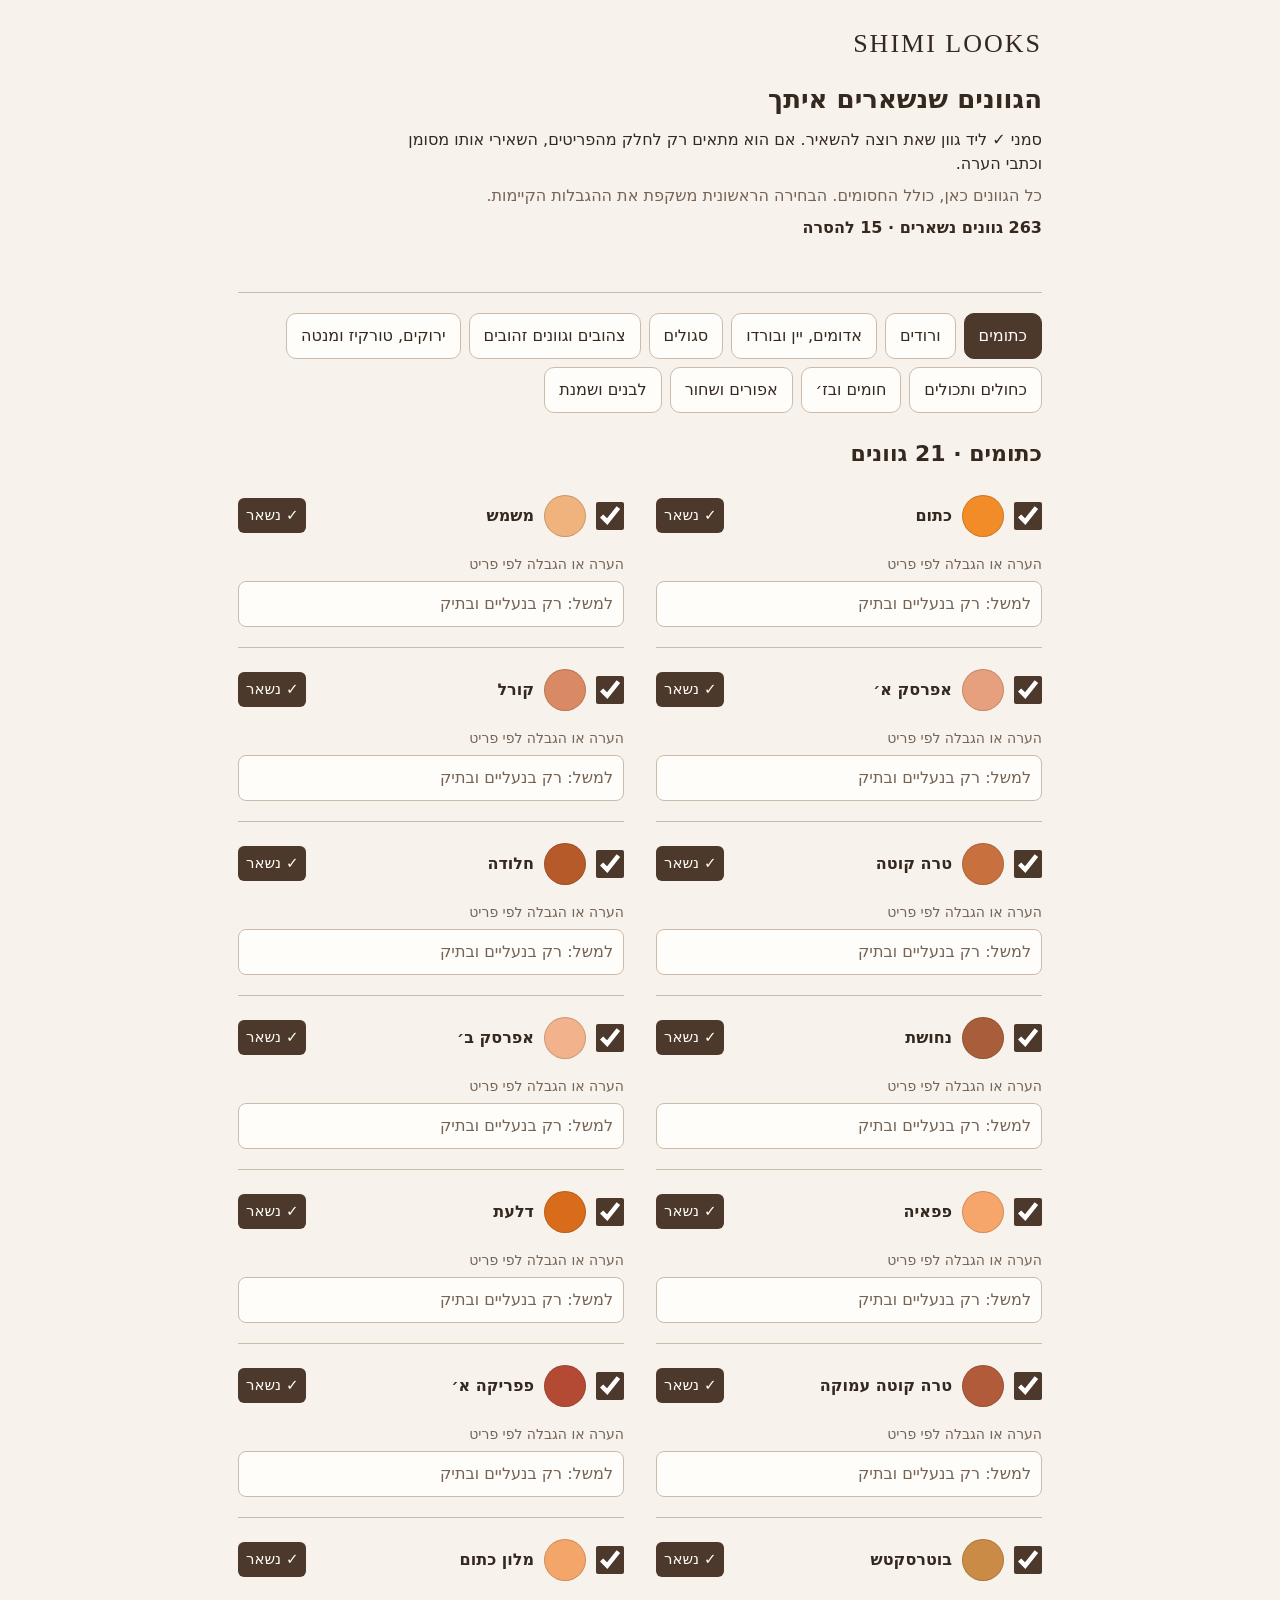
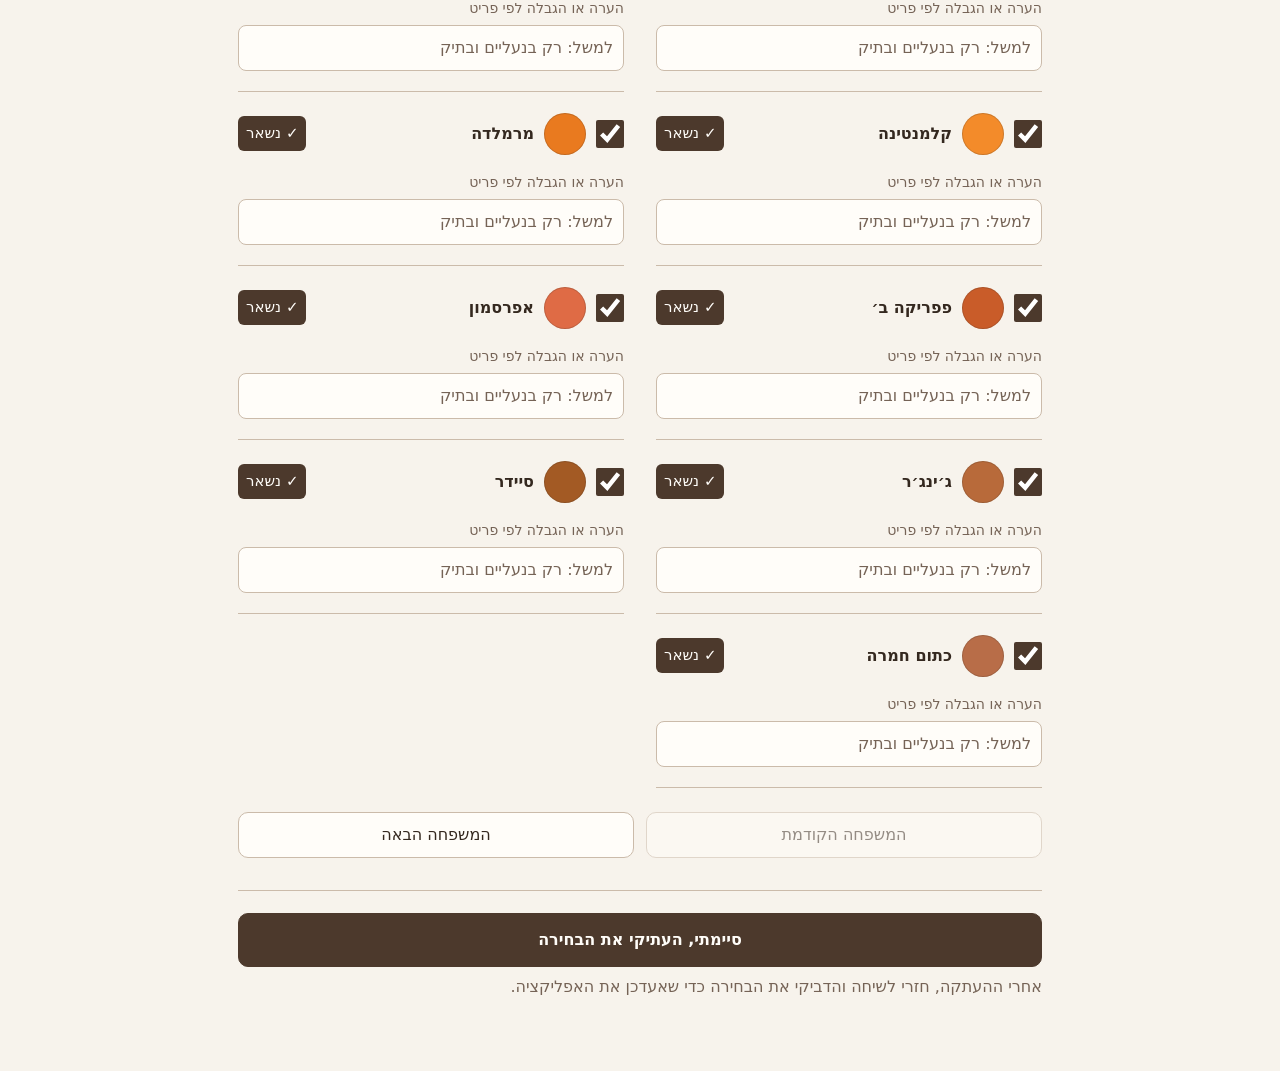
==== colors-review.html @ 73775f41 "Add mobile-friendly palette review with visible checkboxes and notes" ====
<!doctype html>
<html lang="he" dir="rtl">
<head>
  <meta charset="UTF-8">
  <meta name="viewport" content="width=device-width, initial-scale=1, viewport-fit=cover">
  <meta name="theme-color" content="#f7f3ec">
  <title>בחירת הגוונים שלי | Shimi Looks</title>
  <style>
    :root{color-scheme:light;--bg:#f7f3ec;--paper:#fffdf9;--ink:#34281f;--muted:#756356;--line:#cbbbaa;--accent:#4c392c;--soft:#e9dfd0}
    *{box-sizing:border-box}[hidden]{display:none!important}body{margin:0;background:var(--bg);color:var(--ink);font-family:system-ui,-apple-system,Arial,sans-serif;font-size:16px;line-height:1.5}
    main{max-width:840px;margin:auto;padding:24px 18px max(32px,env(safe-area-inset-bottom))}header{padding-bottom:20px;border-bottom:1px solid var(--line)}.brand{font-family:Georgia,serif;letter-spacing:2px;font-size:26px;direction:ltr;text-align:right;margin:0 0 20px}h1{font-size:26px;line-height:1.25;margin:0 0 12px}h2{font-size:22px;margin:24px 0 4px}p{max-width:65ch;margin:8px 0}.muted{color:var(--muted)}
    button,input,textarea{font:inherit}button{cursor:pointer;touch-action:manipulation;min-height:46px;border:1px solid var(--line);border-radius:10px;background:var(--paper);color:var(--ink);padding:10px 14px}button:hover{border-color:var(--accent)}button:active{transform:translateY(1px)}button:disabled{opacity:.5;cursor:default}button:focus-visible,input:focus-visible,textarea:focus-visible{outline:3px solid var(--accent);outline-offset:3px}
    .family-nav{display:flex;flex-wrap:wrap;gap:8px;margin:20px 0}.family-nav button[aria-pressed=true],.primary{background:var(--accent);color:var(--paper);border-color:var(--accent)}.count{font-variant-numeric:tabular-nums;font-weight:650}.save-status{min-height:24px;font-size:14px;color:var(--muted)}
    .shade-grid{display:grid;grid-template-columns:repeat(2,minmax(0,1fr));column-gap:32px}.shade{min-width:0;border-bottom:1px solid var(--line);padding:16px 0 20px}.shade-main{display:grid;grid-template-columns:28px 42px minmax(0,1fr) auto;align-items:center;gap:10px;min-height:52px;cursor:pointer}.shade-check{appearance:auto!important;-webkit-appearance:checkbox!important;display:block!important;opacity:1!important;width:28px;height:28px;min-width:28px;margin:0;accent-color:var(--accent);cursor:pointer}.swatch{width:42px;height:42px;border-radius:50%;box-shadow:inset 0 0 0 1px #34281f33}.shade-name{font-weight:650;overflow-wrap:anywhere}.choice-state{font-size:15px;padding:6px 8px;white-space:nowrap;border-radius:6px;color:var(--ink);background:var(--soft)}.shade[data-kept=true] .choice-state{background:var(--accent);color:var(--paper)}
    .note-label{display:block;margin:12px 0 6px;font-size:14px;color:var(--muted)}.note{display:block;width:100%;min-height:46px;padding:10px;border:1px solid var(--line);border-radius:8px;background:var(--paper);color:var(--ink);font-size:16px}.note::placeholder{color:#756356;opacity:1}.family-actions{display:flex;justify-content:space-between;gap:12px;margin-top:24px}.family-actions button{flex:1}.finish{margin-top:32px;padding-top:22px;border-top:1px solid var(--line)}.finish .primary{width:100%;font-weight:650;min-height:54px}.export-area{margin-top:16px}.export-area textarea{width:100%;min-height:180px;padding:12px;direction:rtl;color:var(--ink);background:var(--paper);border:1px solid var(--line);border-radius:8px;font-size:16px}.copy-feedback{min-height:24px;font-weight:600}.error{color:#8e242a}noscript{display:block;padding:24px}
    @media(max-width:650px){.shade-grid{grid-template-columns:1fr}main{padding:20px 14px 32px}.brand{font-size:24px}h1{font-size:24px}.family-nav button{font-size:15px;padding:9px 12px}}
    @media(prefers-reduced-motion:reduce){*,*::before,*::after{scroll-behavior:auto!important;transition:none!important}}
  </style>
</head>
<body>
<main>
  <header>
    <p class="brand">SHIMI LOOKS</p>
    <h1>הגוונים שנשארים איתך</h1>
    <p>סמני ✓ ליד גוון שאת רוצה להשאיר. אם הוא מתאים רק לחלק מהפריטים, השאירי אותו מסומן וכתבי הערה.</p>
    <p class="muted">כל הגוונים כאן, כולל החסומים. הבחירה הראשונית משקפת את ההגבלות הקיימות.</p>
    <p class="count" id="selection-count" aria-live="polite"></p>
    <div class="save-status" id="save-status" role="status"></div>
  </header>
  <nav class="family-nav" id="families" aria-label="משפחות הצבעים"></nav>
  <h2 id="family-heading"></h2>
  <div class="shade-grid" id="shades"></div>
  <div class="family-actions">
    <button type="button" id="previous-family">המשפחה הקודמת</button>
    <button type="button" id="next-family">המשפחה הבאה</button>
  </div>
  <section class="finish" aria-label="שליחת הבחירה">
    <button type="button" class="primary" id="finish">סיימתי, העתיקי את הבחירה</button>
    <p class="muted">אחרי ההעתקה, חזרי לשיחה והדביקי את הבחירה כדי שאעדכן את האפליקציה.</p>
    <p id="copy-feedback" class="copy-feedback" role="status"></p>
    <div class="export-area" id="export-area" hidden>
      <label for="selection-text">הבחירה שלך להעתקה</label>
      <textarea id="selection-text" readonly aria-label="הבחירה שלך להעתקה"></textarea>
      <button type="button" id="copy-again">העתקת הבחירה</button>
    </div>
  </section>
  <noscript>כדי לסמן גוונים, פתחי את העמוד בדפדפן עם JavaScript פעיל.</noscript>
</main>
<script type="application/json" id="palette-data">[{"id":"orange","name":"כתומים","colors":[["orange","כתום","#F28C28",true,""],["apricot","משמש","#F1B37D",true,""],["peach","אפרסק","#E6A07D",true,""],["coral","קורל","#D98963",true,""],["terracotta","טרה קוטה","#C8713F",true,""],["rust","חלודה","#B65A2A",true,""],["copper","נחושת","#A85E3A",true,""],["peach2","אפרסק","#F2B28B",true,""],["papaya","פפאיה","#F6A56B",true,""],["pumpkin","דלעת","#D96C1B",true,""],["terracotta2","טרה קוטה עמוקה","#B25B3A",true,""],["paprika","פפריקה","#B44A34",true,""],["butterscotch","בוטרסקטש","#C98B45",true,""],["cantaloupe","מלון כתום","#F4A66A",true,""],["tangerine","קלמנטינה","#F38B2A",true,""],["marmalade","מרמלדה","#E97A1F",true,""],["paprika2","פפריקה","#C95C29",true,""],["persimmon","אפרסמון","#DF6B45",true,""],["ginger","ג׳ינג׳ר","#B86A3A",true,""],["cider","סיידר","#A35A24",true,""],["clayorange","כתום חמרה","#B86D48",true,""]]},{"id":"pink","name":"ורודים","colors":[["ballet","ורוד בלרינה","#E9C8C8",true,""],["babypink","ורוד בייבי","#F7D6E6",true,"חסום בעליון"],["babyrose","ורוד רוזה","#F1C7D4",true,""],["powderpink","ורוד פודרה","#EBC9D2",true,""],["petalpink","ורוד עלי כותרת","#F2C6D2",true,""],["blushpink","ורוד סומק","#E6B7C2",true,""],["blush","סומק","#D8B4A4",true,""],["rose","ורוד ורד","#D38A9A",true,""],["rosepink","ורוד ורד","#D99CAD",true,""],["dustypink","ורוד מעושן","#C78E9C",true,""],["dustyrose","ורוד עתיק","#C98C85",true,""],["seashellpink","ורוד צדף","#F4D7D7",true,"חסום בעליון"],["cameo","קמאו","#E6B8B1",true,""],["balletslipper","נעלי בלט","#F0C6CF",true,""],["pinksand","חול ורוד","#D8B0AA",true,""],["tearose","תה ורוד","#F2B9B2",true,""],["salmon","סלמון","#D98272",true,""],["peachpink","ורוד אפרסק","#F3B9A6",true,""],["nudepink","ניוד ורוד","#D9A79A",true,""],["nudeblush","ניוד סומק","#D0A09A",true,""],["carnation","ציפורן","#F78FB3",true,""],["bubblegum","ורוד מסטיק","#F38CB7",true,""],["cottoncandy","צמר גפן","#F7A8C4",true,""],["peony","פיוני","#E87EA1",true,""],["flamingo","ורוד פלמינגו","#F06A8C",true,""],["watermelon","ורוד אבטיח","#F26878",true,""],["rosebud","ניצן ורד","#D7708C",true,""],["cerisepink","צריסה","#D84C7F",true,""],["raspberrypink","ורוד פטל","#D94B77",true,""],["mauvepink","מאוב ורוד","#A56C86",true,""],["mauve","מאוב","#A88CA2",true,""],["antiquepink","ורוד עתיק","#B97F8E",true,""],["barbie","ורוד ברבי","#EC4D9B",true,""],["rosewood","רוזווד","#8B5B64",true,""],["fuchsia","פוקסיה","#C13E8A",true,""],["magenta","מג׳נטה","#B5247D",true,""]]},{"id":"red","name":"אדומים, יין ובורדו","colors":[["tomato","עגבנייה","#D94B3D",true,"חסום בעליון ובתחתון"],["cherry","דובדבן","#B91F35",true,"חסום בעליון ובתחתון"],["lipstick","אדום ליפסטיק","#D0384D",true,"חסום בעליון ובתחתון"],["scarlet","אדום ארגמן","#D54A35",true,"חסום בעליון ובתחתון"],["wine","יין אדום","#7B1E2B",true,""],["ruby","רובי","#B51E3A",true,"חסום בעליון ובתחתון"],["vermilion","ורמיליון","#D84B2A",true,"חסום בעליון ובתחתון"],["currant","דומדמנית","#9F263E",true,"חסום בעליון ובתחתון"],["pomegranate","רימון","#A62D35",true,"חסום בעליון ובתחתון"],["merlot","מרלו","#6E2430",true,""],["oxblood","אוקסבלד","#5A1F29",true,""],["sangria","סנגריה","#7C233A",true,""],["cranberry","חמוציות","#A7273A",true,"חסום בעליון ובתחתון"],["brick","אדום לבנים","#A6463C",true,"חסום בעליון ובתחתון"],["garnet","גרנט","#7D1E2F",true,""],["garnet2","גרנט עמוק","#6A1A2F",true,""],["poppy","פרג","#E24A3B",true,"חסום בעליון ובתחתון"],["raspberryred","אדום פטל","#C12F59",true,"חסום בעליון ובתחתון"],["bordeaux","בורדו","#6B2831",true,""]]},{"id":"purple","name":"סגולים","colors":[["lavender","לבנדר","#B9A1E3",true,""],["lavgray","לבנדר מעושן","#B2ADC3",true,""],["heather","הת׳ר","#C7B2D9",true,""],["lilacmist","ערפל לילך","#D6C7EA",true,""],["lilac","לילך","#C8B5E6",true,""],["wisteria","ויסטריה","#A68AD6",true,""],["hyacinth","יקינתון","#A887D9",true,""],["orchidlight","אורכידאה בהירה","#C98BE8",true,""],["orchid","אורכידאה","#B56DA5",true,""],["amethyst","אמטיסט","#8A5FBF",true,""],["violet","סגול","#6E4B9A",true,""],["violet2","ויולט","#8B63D6",true,""],["iris","איריס","#8F73C9",true,""],["pansy","אמנון ותמר","#7156B5",true,""],["plum","שזיף","#6B355F",true,""],["royalplum","שזיף מלכותי","#5C356F",true,""],["mulberry","תות עץ","#7E4A7F",true,""],["boysenberry","בויסנברי","#6B3A60",true,""],["aubergine","אוברג׳ין","#4B2849",true,""],["eggplant","סגול חציל כהה","#442B45",true,""],["fig","תאנה","#5D2E4F",true,""],["mauvedust","אבק מאוב","#9E86A8",true,""],["thistle","דרדר","#B79DC8",true,""],["blackcurrant","קסיס","#3D2344",true,""],["plumdeep","שזיף עמוק","#5F3D63",true,""]]},{"id":"yellow","name":"צהובים וגוונים זהובים","colors":[["butter","חמאה","#F4E6A2",false,""],["vanilla","וניל","#F3E5C8",false,""],["banana","בננה","#F0DA63",false,""],["primrose","פרימרוז","#F5E58A",false,""],["lemon","לימון","#F6E35B",false,""],["daffodil","נרקיס צהוב","#F3D64B",false,""],["straw","קש","#D5B85A",true,""],["mustard","חרדל","#B58B18",true,""],["ochre","אוכרה","#C78E1A",true,""],["marigold","מריגולד","#EFB648",false,""],["sunflower","חמנייה","#EABF2E",false,""],["gold","זהב","#C9A227",false,""],["amber","ענבר","#D99A1E",false,""],["saffron","זעפרן","#D8891C",false,""],["honey","דבש","#C78A22",true,""],["buttermilk","חלב חמאה","#F5E7B8",false,""]]},{"id":"green","name":"ירוקים, טורקיז ומנטה","colors":[["pistachio","פיסטוק","#B7D38B",true,""],["celery","ירוק סלרי","#C1D56B",true,""],["lime","ליים","#A3C83C",true,""],["chartreuse","שרטרז","#B9D63B",true,""],["pear","ירוק אגס","#99B84A",true,""],["pearleaf","עלה אגס","#95B45B",true,""],["apple","ירוק תפוח","#7FB34D",true,""],["applegreen","ירוק תפוח","#7FBF3F",true,""],["grass","ירוק דשא","#5FAF3A",true,""],["meadow","ירוק אחו","#63A24D",true,""],["clover","תלתן","#4B8A44",true,""],["kelly","ירוק קלי","#2F9B52",true,""],["shamrock","שמרוק","#33A65C",true,""],["fernlight","שרך בהיר","#7BA06A",true,""],["fern","ירוק שרך","#5A7F45",true,""],["leaf","ירוק עלים","#4B8C3B",true,""],["sage","מרווה","#9AA68E",true,""],["eucalyptus","אקליפטוס","#819A87",true,""],["matcha","מאצ׳ה","#9EB56D",true,""],["avocado","ירוק אבוקדו","#6C8C42",true,""],["artichoke","ירוק ארטישוק","#728E57",true,""],["cactus","ירוק קקטוס","#5D7B4B",true,""],["laurel","דפנה","#768A63",true,""],["olivebright","זית בהיר","#8A944A",true,""],["olive","זית","#7F7A4D",true,""],["oliveleaf","עלה זית","#8E9851",true,""],["army","ירוק צבאי","#6D734F",true,""],["moss","טחב","#6B7354",true,""],["ivy","ירוק קיסוס","#416B45",true,""],["loden","לודן","#586246",true,""],["jade","ג׳ייד","#3A8F6E",true,""],["jungle","ירוק ג׳ונגל","#3E6A43",true,""],["hunter","ירוק צייד","#355C3E",true,""],["forest","ירוק יער","#2F5B3F",true,""],["bottle","ירוק בקבוק","#214A36",true,""],["pine","ירוק אורן","#244937",true,""],["spruce","ירוק אשוח","#2F5C45",true,""],["crocodile","ירוק תנין","#4E5A3C",true,""],["emerald","ירוק אמרלד","#227A5A",true,""],["parsley","ירוק פטרוזיליה","#4F7D38",true,""],["basil","ירוק בזיליקום","#436A34",true,""],["teal","טורקיז עמוק","#287F7A",false,""],["turquoise","טורקיז","#2B9C99",false,""],["mint","מנטה מעושנת","#94BDA6",false,""]]},{"id":"blue","name":"כחולים ותכולים","colors":[["powderblue","כחול פודרה","#C6D6E7",true,""],["iceblue","תכלת קרח","#DDEBF5",true,"חסום בעליון"],["arctic","כחול ארקטי","#D9ECF7",true,"חסום בעליון"],["robin","כחול רובין","#B8E0F2",true,""],["babyblue","תכלת בייבי","#BEDDF7",true,""],["sky","תכלת שמיים","#86AFCB",true,""],["skyblue","תכלת שמיים","#A9D0F5",true,""],["airyblue","כחול אוויר","#C3DDF0",true,""],["cloudblue","תכלת ענן","#C8D8E8",true,""],["horizon","כחול אופק","#9DC7E8",true,""],["cornflower","כחול קורנפלור","#7FA7E0",true,""],["periwinkle","פריוינקל","#8E93D2",true,""],["capri","כחול קפרי","#5FA9DD",true,""],["cerulean","כחול סרוליאן","#3D8CCB",true,""],["cerulean2","כחול סרוליאן עמוק","#2D84C6",true,""],["azure","אזור","#4A90E2",true,""],["frenchblue","כחול צרפתי","#4679BD",true,""],["denimlight","ג׳ינס בהיר","#7EA8C2",true,""],["denim","ג׳ינס","#496F9B",true,""],["denimmid","ג׳ינס בינוני","#5D86A6",true,""],["harbor","כחול נמל","#5D7EA3",true,""],["steelblue","כחול פלדה","#5B7C99",true,""],["cadet","כחול קדט","#6E8FA8",true,""],["slateblue","כחול צפחה","#5E6F8E",true,""],["royal","כחול רויאל","#2F5DA8",true,""],["royalblue","כחול רויאל","#3559C7",true,""],["cobalt","קובלט","#29548A",true,""],["cobalt2","קובלט בהיר","#2450C8",true,""],["ultramarine","אולטרה מרין","#263B8E",true,""],["ultramarine2","אולטרה מרין עמוק","#3F51B5",true,""],["lapis","לפיס","#315D9B",true,""],["sapphire","ספיר","#174C8E",true,""],["sapphire2","ספיר כחול","#18508A",true,""],["indigo","אינדיגו","#3A3C73",true,""],["indigo2","אינדיגו עמוק","#2E4474",true,""],["marine","כחול מרין","#2C6C9E",true,""],["atlantic","אטלנטי","#214C74",true,""],["ink","כחול דיו","#25354E",true,""],["midnight","כחול חצות","#1E2A44",true,""],["nightblue","כחול לילה","#18253A",true,""],["stormblue","כחול סערה","#4E627A",true,""],["prussian","כחול פרוסי","#20344F",true,""],["mazarine","מזארין","#273C8A",true,""],["navy","נייבי","#1F4065",true,""],["denimdark","ג׳ינס כהה","#355C7D",true,""]]},{"id":"brown","name":"חומים ובז׳","colors":[["beige","בז׳","#CDBB9E",true,""],["khaki","חאקי בהיר","#B8A579",true,""],["camel","קאמל","#C79A6B",true,""],["tan","טאן","#B8895E",true,""],["caramel","קרמל","#B7773E",true,""],["cognac","קוניאק","#A6653D",true,""],["tobacco","טבק","#8B5A32",true,""],["chestnut","ערמוני","#7A4A2D",true,""],["cocoa","קקאו","#6A442D",true,""],["chocolate","שוקולד","#5A3322",true,""],["espresso","אספרסו","#4F2E20",true,""],["bark","קליפת עץ","#705241",true,""],["biscuit","ביסקוויט","#D7BE9C",true,""],["almond","שקד","#D2B48C",true,""],["latte","לאטה","#B8926A",true,""],["toffee","טופי","#A66A3F",true,""],["mocha","מוקה","#7B5A46",true,""],["hazelnut","אגוז לוז","#8C6239",true,""],["walnut","אגוז","#6B4A34",true,""],["umber","אומבר","#5B3A29",true,""],["dune","דיונה","#C9B299",true,""],["flax","פשתן טבעי","#D4C1A3",true,""],["sesame","שומשום","#C8B08E",true,""],["fawn","איילה","#B89B7A",true,""],["truffle","כמהין","#735A4D",true,""],["coffee","קפה","#6B4B3E",true,""],["sepia","ספיה","#7A5746",true,""],["clay","חמרה","#AA7B5A",true,""],["driftwood","עץ סחף","#8D7769",true,""],["sable","סייבל","#5A463D",true,""],["espresso2","אספרסו עמוק","#3F2B22",true,""]]},{"id":"gray","name":"אפורים ושחור","colors":[["fog","אפור ערפל","#D6D6D2",true,""],["silver","אפור כסף","#BFC1C3",true,""],["dove","אפור יונה","#AAA9A5",true,""],["stone","אפור אבן","#9A9A92",true,""],["pewter","אפור פיוטר","#7C8081",true,""],["graphite","גרפיט","#56575A",true,""],["charcoal","פחם","#3B3A3D",true,""],["black","שחור","#101216",true,""],["ash","אפר","#8E9093",true,""],["smoke","עשן","#76777B",true,""],["cement","מלט","#9A9B96",true,""],["pebble","חלוק","#B1A79C",true,""],["putty","מרק","#A99284",true,""],["mushroom","מושרוּם","#998675",true,""],["slate","צפחה כהה","#5D6670",true,""],["pepper","פלפל","#5C5A59",true,""],["raven","עורב","#2F3135",true,""],["licorice","ליקריץ","#1F2024",true,""],["taupe","טאופ","#9B8A7B",true,""],["greige","גרייז׳","#B7ADA0",true,""]]},{"id":"white","name":"לבנים ושמנת","colors":[["opticwhite","לבן נקי","#FFFFFF",true,"חסום בעליון"],["white","לבן רך","#F7F4EF",true,"חסום בעליון"],["milk","לבן חלב","#FAF7F0",true,"חסום בעליון"],["snow","שלג","#FCFCFA",true,"חסום בעליון"],["porcelain","פורצלן","#F8F5EF",true,"חסום בעליון"],["shell","צדף","#F5EEE8",true,"חסום בעליון"],["lace","תחרה","#FAF5EF",true,"חסום בעליון"],["frost","כפור","#F4F7F8",true,"חסום בעליון"],["moon","ירח","#EEE9E1",true,"חסום בעליון"],["pearl","פנינה","#ECE8DF",true,"חסום בעליון"],["ivory","שנהב","#EADBC7",true,""],["cream","קרם","#F2E4C8",true,"חסום בעליון"],["champagne","שמפניה","#E8D6B5",true,""],["linen","לבן פשתן","#F1E5D6",true,"חסום בעליון"],["oat","שיבולת","#DCCAAE",true,""],["sand","חול","#D9C2A2",true,""],["alabaster","אלבסטר","#F8F3EA",true,"חסום בעליון"],["bone","בון","#E8DFCF",true,"חסום בעליון"],["ecru","אקרו","#E8DCCB",true,""],["parchment","קלף","#EDE2D0",true,"חסום בעליון"],["gesso","גסו","#F7F1E7",true,"חסום בעליון"]]}]</script>
<script>
(() => {
  'use strict';
  const groups=JSON.parse(document.getElementById('palette-data').textContent);
  const colors=groups.flatMap(g=>g.colors), byId=new Map(colors.map(c=>[c[0],c]));
  const KEY='shimi-looks-palette-review-v1';
  let keep=new Set(colors.filter(c=>c[3]).map(c=>c[0]));
  let notes=Object.fromEntries(colors.filter(c=>c[4]).map(c=>[c[0],c[4]]));
  let active=groups[0].id;
  const count=document.getElementById('selection-count'),saveStatus=document.getElementById('save-status');
  const shadeList=document.getElementById('shades'),nav=document.getElementById('families');
  const heading=document.getElementById('family-heading'),previous=document.getElementById('previous-family'),next=document.getElementById('next-family');
  const exportArea=document.getElementById('export-area'),exportText=document.getElementById('selection-text'),copyFeedback=document.getElementById('copy-feedback');
  const names=new Map(),seen=new Map(),displayNames=new Map();
  colors.forEach(c=>names.set(c[1],(names.get(c[1])||0)+1));
  colors.forEach(c=>{const n=(seen.get(c[1])||0)+1;seen.set(c[1],n);displayNames.set(c[0],names.get(c[1])>1?`${c[1]} ${n===1?'א׳':'ב׳'}`:c[1]);});
  try{
    const saved=JSON.parse(localStorage.getItem(KEY)||'null');
    if(saved?.version===1&&Array.isArray(saved.keepIds)&&saved.keepIds.every(id=>byId.has(id))){
      keep=new Set(saved.keepIds);
      notes=Object.fromEntries(Object.entries(saved.notes||{}).filter(([id,note])=>byId.has(id)&&typeof note==='string'));
      if(groups.some(g=>g.id===saved.active))active=saved.active;
      saveStatus.textContent='הבחירות השמורות שלך נטענו.';
    }
  }catch{saveStatus.textContent='השמירה בדפדפן אינה זמינה. בסיום העתיקי את הבחירה.';}
  function updateCount(){count.textContent=`${keep.size} גוונים נשארים · ${colors.length-keep.size} להסרה`;}
  function persist(){
    try{localStorage.setItem(KEY,JSON.stringify({version:1,baseVersion:'3.1.3',keepIds:[...keep],notes,active}));saveStatus.textContent='הבחירה נשמרה בדפדפן הזה.';saveStatus.classList.remove('error');}
    catch{saveStatus.textContent='לא ניתן לשמור בדפדפן. העתיקי את הבחירה לפני סגירת העמוד.';saveStatus.classList.add('error');}
  }
  function payloadText(){
    return 'זו בחירת הגוונים המלאה שלי ל-Shimi Looks. עדכן את האפליקציה ופרסם ב-GitHub. השאר רק את keepIds והסר את removeIds מכל הפריטים. ההערות הן הגבלות לפי פריט; היעדר הערה פירושו שאין הגבלה. הבחירה מחליפה חסימות קודמות. שמור את הדירוגים ואת כללי ההרמוניה. אם הערה אינה ברורה, שאל עליה לפני השינוי התלוי בה.\n\n'+JSON.stringify({kind:'shimi-palette-selection',version:1,baseVersion:'3.1.3',total:colors.length,keepIds:colors.filter(c=>keep.has(c[0])).map(c=>c[0]),removeIds:colors.filter(c=>!keep.has(c[0])).map(c=>c[0]),notes:Object.fromEntries(Object.entries(notes).filter(([id,value])=>keep.has(id)&&value.trim()))});
  }
  function edited(){updateCount();persist();exportArea.hidden=true;copyFeedback.textContent='';}
  function render(){
    const group=groups.find(g=>g.id===active),index=groups.indexOf(group);
    heading.textContent=`${group.name} · ${group.colors.length} גוונים`;
    nav.querySelectorAll('button').forEach(button=>button.setAttribute('aria-pressed',String(button.dataset.family===active)));
    shadeList.replaceChildren();
    for(const [id,name,hex] of group.colors){
      const display=displayNames.get(id),row=document.createElement('div');row.className='shade';row.dataset.kept=String(keep.has(id));
      const label=document.createElement('label');label.className='shade-main';label.htmlFor=`keep-${id}`;
      const check=document.createElement('input');check.className='shade-check';check.type='checkbox';check.id=`keep-${id}`;check.checked=keep.has(id);check.setAttribute('aria-label',`להשאיר ${display}`);
      const swatch=document.createElement('span');swatch.className='swatch';swatch.style.backgroundColor=hex;swatch.setAttribute('aria-hidden','true');
      const title=document.createElement('span');title.className='shade-name';title.textContent=display;
      const state=document.createElement('span');state.className='choice-state';state.textContent=keep.has(id)?'✓ נשאר':'להסרה';
      label.append(check,swatch,title,state);row.append(label);
      const noteLabel=document.createElement('label');noteLabel.className='note-label';noteLabel.htmlFor=`note-${id}`;noteLabel.textContent='הערה או הגבלה לפי פריט';
      const note=document.createElement('input');note.className='note';note.type='text';note.id=`note-${id}`;note.maxLength=300;note.value=notes[id]||'';note.placeholder='למשל: רק בנעליים ובתיק';note.setAttribute('aria-label',`הערה עבור ${display}`);
      row.append(noteLabel,note);shadeList.append(row);
      check.addEventListener('change',()=>{check.checked?keep.add(id):keep.delete(id);row.dataset.kept=String(check.checked);state.textContent=check.checked?'✓ נשאר':'להסרה';edited();});
      note.addEventListener('input',()=>{note.value.trim()?notes[id]=note.value:delete notes[id];edited();});
    }
    previous.disabled=index===0;next.disabled=index===groups.length-1;updateCount();
  }
  function chooseFamily(id,scroll=false){active=id;render();persist();if(scroll)heading.scrollIntoView({block:'start'});}
  for(const group of groups){const button=document.createElement('button');button.type='button';button.dataset.family=group.id;button.textContent=group.name;button.addEventListener('click',()=>chooseFamily(group.id));nav.append(button);}
  previous.addEventListener('click',()=>{const index=groups.findIndex(g=>g.id===active);if(index>0)chooseFamily(groups[index-1].id,true);});
  next.addEventListener('click',()=>{const index=groups.findIndex(g=>g.id===active);if(index<groups.length-1)chooseFamily(groups[index+1].id,true);});
  async function copySelection(){
    if(!keep.size){copyFeedback.textContent='סמני לפחות גוון אחד להשארה.';return;}
    exportText.value=payloadText();exportArea.hidden=false;persist();
    try{await navigator.clipboard.writeText(exportText.value);copyFeedback.textContent='הבחירה הועתקה. חזרי לשיחה והדביקי אותה בהודעה.';}
    catch{exportText.focus();exportText.select();copyFeedback.textContent='לחצי לחיצה ארוכה בתיבה, בחרי ״העתקה״ והדביקי בשיחה.';}
  }
  document.getElementById('finish').addEventListener('click',copySelection);
  document.getElementById('copy-again').addEventListener('click',copySelection);
  render();
})();
</script>
</body>
</html>
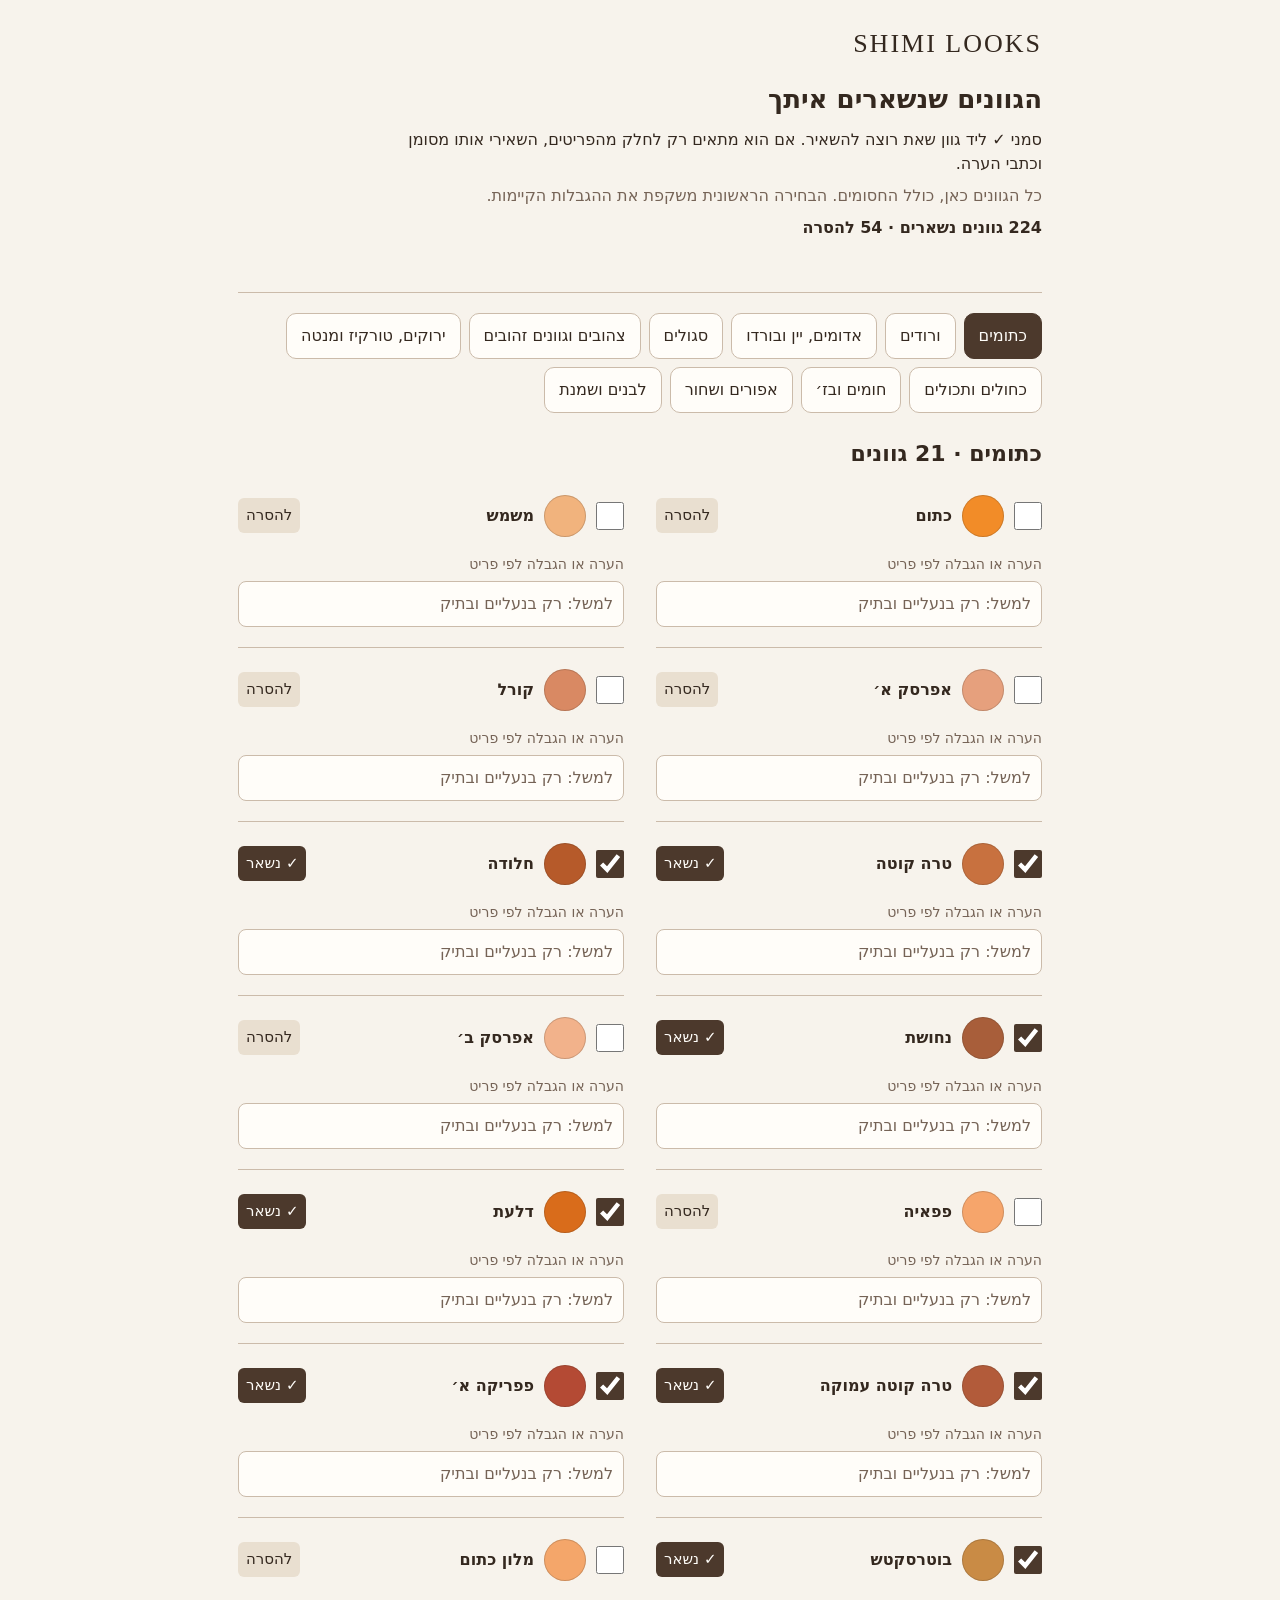
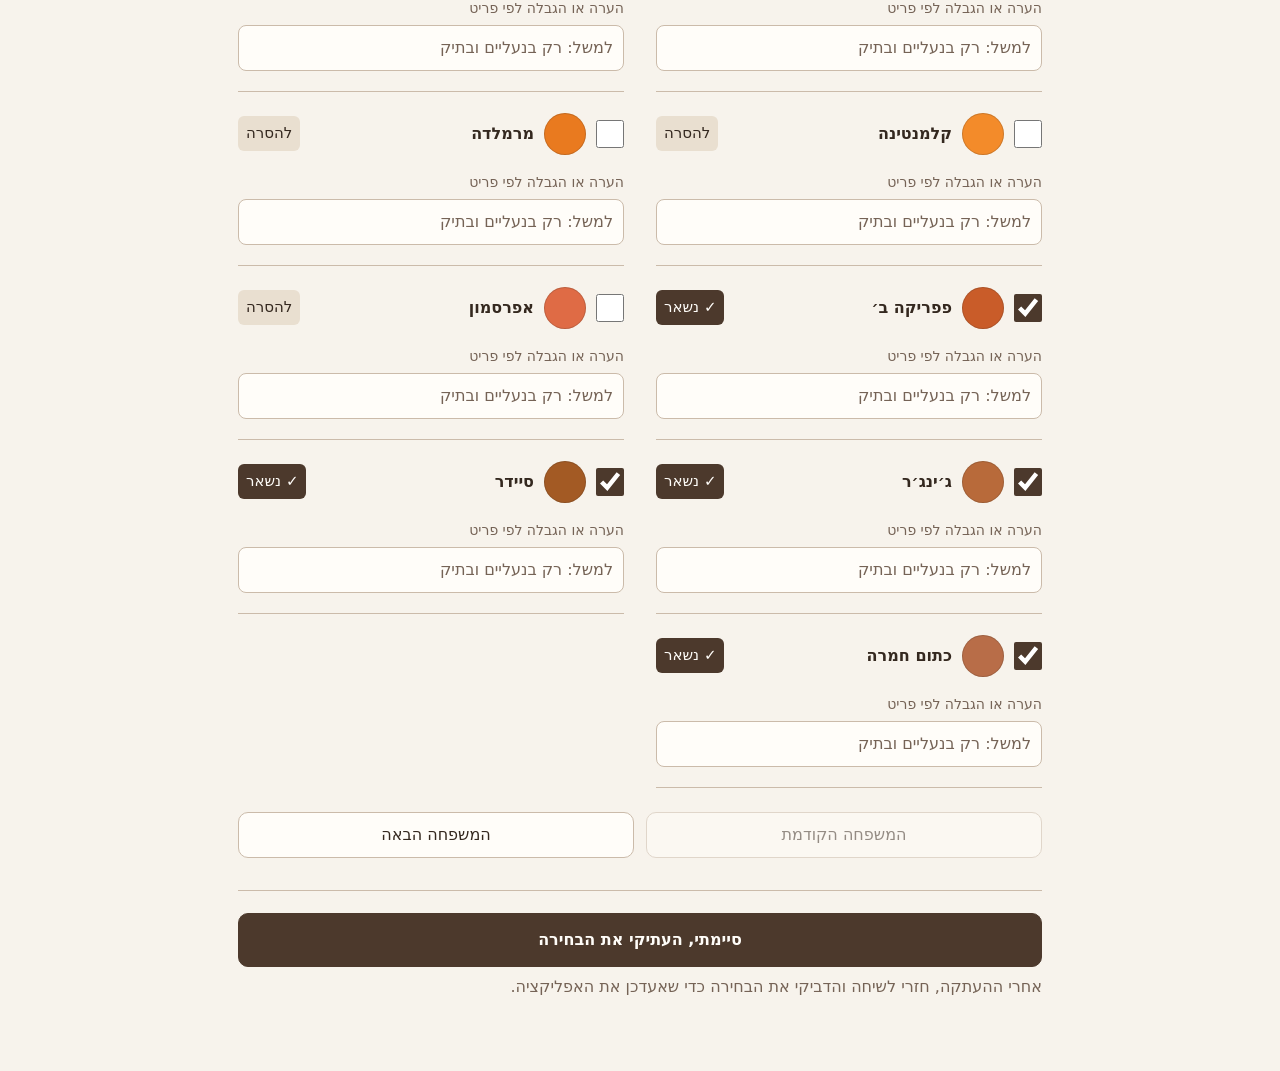
==== commit c8c05ba5: "Release Shimi Looks 3.2.0 with approved 224-shade palette Replace earlier color bans with the select" ====
--- a/colors-review.html
+++ b/colors-review.html
@@ -46,7 +46,7 @@
   </section>
   <noscript>כדי לסמן גוונים, פתחי את העמוד בדפדפן עם JavaScript פעיל.</noscript>
 </main>
-<script type="application/json" id="palette-data">[{"id":"orange","name":"כתומים","colors":[["orange","כתום","#F28C28",true,""],["apricot","משמש","#F1B37D",true,""],["peach","אפרסק","#E6A07D",true,""],["coral","קורל","#D98963",true,""],["terracotta","טרה קוטה","#C8713F",true,""],["rust","חלודה","#B65A2A",true,""],["copper","נחושת","#A85E3A",true,""],["peach2","אפרסק","#F2B28B",true,""],["papaya","פפאיה","#F6A56B",true,""],["pumpkin","דלעת","#D96C1B",true,""],["terracotta2","טרה קוטה עמוקה","#B25B3A",true,""],["paprika","פפריקה","#B44A34",true,""],["butterscotch","בוטרסקטש","#C98B45",true,""],["cantaloupe","מלון כתום","#F4A66A",true,""],["tangerine","קלמנטינה","#F38B2A",true,""],["marmalade","מרמלדה","#E97A1F",true,""],["paprika2","פפריקה","#C95C29",true,""],["persimmon","אפרסמון","#DF6B45",true,""],["ginger","ג׳ינג׳ר","#B86A3A",true,""],["cider","סיידר","#A35A24",true,""],["clayorange","כתום חמרה","#B86D48",true,""]]},{"id":"pink","name":"ורודים","colors":[["ballet","ורוד בלרינה","#E9C8C8",true,""],["babypink","ורוד בייבי","#F7D6E6",true,"חסום בעליון"],["babyrose","ורוד רוזה","#F1C7D4",true,""],["powderpink","ורוד פודרה","#EBC9D2",true,""],["petalpink","ורוד עלי כותרת","#F2C6D2",true,""],["blushpink","ורוד סומק","#E6B7C2",true,""],["blush","סומק","#D8B4A4",true,""],["rose","ורוד ורד","#D38A9A",true,""],["rosepink","ורוד ורד","#D99CAD",true,""],["dustypink","ורוד מעושן","#C78E9C",true,""],["dustyrose","ורוד עתיק","#C98C85",true,""],["seashellpink","ורוד צדף","#F4D7D7",true,"חסום בעליון"],["cameo","קמאו","#E6B8B1",true,""],["balletslipper","נעלי בלט","#F0C6CF",true,""],["pinksand","חול ורוד","#D8B0AA",true,""],["tearose","תה ורוד","#F2B9B2",true,""],["salmon","סלמון","#D98272",true,""],["peachpink","ורוד אפרסק","#F3B9A6",true,""],["nudepink","ניוד ורוד","#D9A79A",true,""],["nudeblush","ניוד סומק","#D0A09A",true,""],["carnation","ציפורן","#F78FB3",true,""],["bubblegum","ורוד מסטיק","#F38CB7",true,""],["cottoncandy","צמר גפן","#F7A8C4",true,""],["peony","פיוני","#E87EA1",true,""],["flamingo","ורוד פלמינגו","#F06A8C",true,""],["watermelon","ורוד אבטיח","#F26878",true,""],["rosebud","ניצן ורד","#D7708C",true,""],["cerisepink","צריסה","#D84C7F",true,""],["raspberrypink","ורוד פטל","#D94B77",true,""],["mauvepink","מאוב ורוד","#A56C86",true,""],["mauve","מאוב","#A88CA2",true,""],["antiquepink","ורוד עתיק","#B97F8E",true,""],["barbie","ורוד ברבי","#EC4D9B",true,""],["rosewood","רוזווד","#8B5B64",true,""],["fuchsia","פוקסיה","#C13E8A",true,""],["magenta","מג׳נטה","#B5247D",true,""]]},{"id":"red","name":"אדומים, יין ובורדו","colors":[["tomato","עגבנייה","#D94B3D",true,"חסום בעליון ובתחתון"],["cherry","דובדבן","#B91F35",true,"חסום בעליון ובתחתון"],["lipstick","אדום ליפסטיק","#D0384D",true,"חסום בעליון ובתחתון"],["scarlet","אדום ארגמן","#D54A35",true,"חסום בעליון ובתחתון"],["wine","יין אדום","#7B1E2B",true,""],["ruby","רובי","#B51E3A",true,"חסום בעליון ובתחתון"],["vermilion","ורמיליון","#D84B2A",true,"חסום בעליון ובתחתון"],["currant","דומדמנית","#9F263E",true,"חסום בעליון ובתחתון"],["pomegranate","רימון","#A62D35",true,"חסום בעליון ובתחתון"],["merlot","מרלו","#6E2430",true,""],["oxblood","אוקסבלד","#5A1F29",true,""],["sangria","סנגריה","#7C233A",true,""],["cranberry","חמוציות","#A7273A",true,"חסום בעליון ובתחתון"],["brick","אדום לבנים","#A6463C",true,"חסום בעליון ובתחתון"],["garnet","גרנט","#7D1E2F",true,""],["garnet2","גרנט עמוק","#6A1A2F",true,""],["poppy","פרג","#E24A3B",true,"חסום בעליון ובתחתון"],["raspberryred","אדום פטל","#C12F59",true,"חסום בעליון ובתחתון"],["bordeaux","בורדו","#6B2831",true,""]]},{"id":"purple","name":"סגולים","colors":[["lavender","לבנדר","#B9A1E3",true,""],["lavgray","לבנדר מעושן","#B2ADC3",true,""],["heather","הת׳ר","#C7B2D9",true,""],["lilacmist","ערפל לילך","#D6C7EA",true,""],["lilac","לילך","#C8B5E6",true,""],["wisteria","ויסטריה","#A68AD6",true,""],["hyacinth","יקינתון","#A887D9",true,""],["orchidlight","אורכידאה בהירה","#C98BE8",true,""],["orchid","אורכידאה","#B56DA5",true,""],["amethyst","אמטיסט","#8A5FBF",true,""],["violet","סגול","#6E4B9A",true,""],["violet2","ויולט","#8B63D6",true,""],["iris","איריס","#8F73C9",true,""],["pansy","אמנון ותמר","#7156B5",true,""],["plum","שזיף","#6B355F",true,""],["royalplum","שזיף מלכותי","#5C356F",true,""],["mulberry","תות עץ","#7E4A7F",true,""],["boysenberry","בויסנברי","#6B3A60",true,""],["aubergine","אוברג׳ין","#4B2849",true,""],["eggplant","סגול חציל כהה","#442B45",true,""],["fig","תאנה","#5D2E4F",true,""],["mauvedust","אבק מאוב","#9E86A8",true,""],["thistle","דרדר","#B79DC8",true,""],["blackcurrant","קסיס","#3D2344",true,""],["plumdeep","שזיף עמוק","#5F3D63",true,""]]},{"id":"yellow","name":"צהובים וגוונים זהובים","colors":[["butter","חמאה","#F4E6A2",false,""],["vanilla","וניל","#F3E5C8",false,""],["banana","בננה","#F0DA63",false,""],["primrose","פרימרוז","#F5E58A",false,""],["lemon","לימון","#F6E35B",false,""],["daffodil","נרקיס צהוב","#F3D64B",false,""],["straw","קש","#D5B85A",true,""],["mustard","חרדל","#B58B18",true,""],["ochre","אוכרה","#C78E1A",true,""],["marigold","מריגולד","#EFB648",false,""],["sunflower","חמנייה","#EABF2E",false,""],["gold","זהב","#C9A227",false,""],["amber","ענבר","#D99A1E",false,""],["saffron","זעפרן","#D8891C",false,""],["honey","דבש","#C78A22",true,""],["buttermilk","חלב חמאה","#F5E7B8",false,""]]},{"id":"green","name":"ירוקים, טורקיז ומנטה","colors":[["pistachio","פיסטוק","#B7D38B",true,""],["celery","ירוק סלרי","#C1D56B",true,""],["lime","ליים","#A3C83C",true,""],["chartreuse","שרטרז","#B9D63B",true,""],["pear","ירוק אגס","#99B84A",true,""],["pearleaf","עלה אגס","#95B45B",true,""],["apple","ירוק תפוח","#7FB34D",true,""],["applegreen","ירוק תפוח","#7FBF3F",true,""],["grass","ירוק דשא","#5FAF3A",true,""],["meadow","ירוק אחו","#63A24D",true,""],["clover","תלתן","#4B8A44",true,""],["kelly","ירוק קלי","#2F9B52",true,""],["shamrock","שמרוק","#33A65C",true,""],["fernlight","שרך בהיר","#7BA06A",true,""],["fern","ירוק שרך","#5A7F45",true,""],["leaf","ירוק עלים","#4B8C3B",true,""],["sage","מרווה","#9AA68E",true,""],["eucalyptus","אקליפטוס","#819A87",true,""],["matcha","מאצ׳ה","#9EB56D",true,""],["avocado","ירוק אבוקדו","#6C8C42",true,""],["artichoke","ירוק ארטישוק","#728E57",true,""],["cactus","ירוק קקטוס","#5D7B4B",true,""],["laurel","דפנה","#768A63",true,""],["olivebright","זית בהיר","#8A944A",true,""],["olive","זית","#7F7A4D",true,""],["oliveleaf","עלה זית","#8E9851",true,""],["army","ירוק צבאי","#6D734F",true,""],["moss","טחב","#6B7354",true,""],["ivy","ירוק קיסוס","#416B45",true,""],["loden","לודן","#586246",true,""],["jade","ג׳ייד","#3A8F6E",true,""],["jungle","ירוק ג׳ונגל","#3E6A43",true,""],["hunter","ירוק צייד","#355C3E",true,""],["forest","ירוק יער","#2F5B3F",true,""],["bottle","ירוק בקבוק","#214A36",true,""],["pine","ירוק אורן","#244937",true,""],["spruce","ירוק אשוח","#2F5C45",true,""],["crocodile","ירוק תנין","#4E5A3C",true,""],["emerald","ירוק אמרלד","#227A5A",true,""],["parsley","ירוק פטרוזיליה","#4F7D38",true,""],["basil","ירוק בזיליקום","#436A34",true,""],["teal","טורקיז עמוק","#287F7A",false,""],["turquoise","טורקיז","#2B9C99",false,""],["mint","מנטה מעושנת","#94BDA6",false,""]]},{"id":"blue","name":"כחולים ותכולים","colors":[["powderblue","כחול פודרה","#C6D6E7",true,""],["iceblue","תכלת קרח","#DDEBF5",true,"חסום בעליון"],["arctic","כחול ארקטי","#D9ECF7",true,"חסום בעליון"],["robin","כחול רובין","#B8E0F2",true,""],["babyblue","תכלת בייבי","#BEDDF7",true,""],["sky","תכלת שמיים","#86AFCB",true,""],["skyblue","תכלת שמיים","#A9D0F5",true,""],["airyblue","כחול אוויר","#C3DDF0",true,""],["cloudblue","תכלת ענן","#C8D8E8",true,""],["horizon","כחול אופק","#9DC7E8",true,""],["cornflower","כחול קורנפלור","#7FA7E0",true,""],["periwinkle","פריוינקל","#8E93D2",true,""],["capri","כחול קפרי","#5FA9DD",true,""],["cerulean","כחול סרוליאן","#3D8CCB",true,""],["cerulean2","כחול סרוליאן עמוק","#2D84C6",true,""],["azure","אזור","#4A90E2",true,""],["frenchblue","כחול צרפתי","#4679BD",true,""],["denimlight","ג׳ינס בהיר","#7EA8C2",true,""],["denim","ג׳ינס","#496F9B",true,""],["denimmid","ג׳ינס בינוני","#5D86A6",true,""],["harbor","כחול נמל","#5D7EA3",true,""],["steelblue","כחול פלדה","#5B7C99",true,""],["cadet","כחול קדט","#6E8FA8",true,""],["slateblue","כחול צפחה","#5E6F8E",true,""],["royal","כחול רויאל","#2F5DA8",true,""],["royalblue","כחול רויאל","#3559C7",true,""],["cobalt","קובלט","#29548A",true,""],["cobalt2","קובלט בהיר","#2450C8",true,""],["ultramarine","אולטרה מרין","#263B8E",true,""],["ultramarine2","אולטרה מרין עמוק","#3F51B5",true,""],["lapis","לפיס","#315D9B",true,""],["sapphire","ספיר","#174C8E",true,""],["sapphire2","ספיר כחול","#18508A",true,""],["indigo","אינדיגו","#3A3C73",true,""],["indigo2","אינדיגו עמוק","#2E4474",true,""],["marine","כחול מרין","#2C6C9E",true,""],["atlantic","אטלנטי","#214C74",true,""],["ink","כחול דיו","#25354E",true,""],["midnight","כחול חצות","#1E2A44",true,""],["nightblue","כחול לילה","#18253A",true,""],["stormblue","כחול סערה","#4E627A",true,""],["prussian","כחול פרוסי","#20344F",true,""],["mazarine","מזארין","#273C8A",true,""],["navy","נייבי","#1F4065",true,""],["denimdark","ג׳ינס כהה","#355C7D",true,""]]},{"id":"brown","name":"חומים ובז׳","colors":[["beige","בז׳","#CDBB9E",true,""],["khaki","חאקי בהיר","#B8A579",true,""],["camel","קאמל","#C79A6B",true,""],["tan","טאן","#B8895E",true,""],["caramel","קרמל","#B7773E",true,""],["cognac","קוניאק","#A6653D",true,""],["tobacco","טבק","#8B5A32",true,""],["chestnut","ערמוני","#7A4A2D",true,""],["cocoa","קקאו","#6A442D",true,""],["chocolate","שוקולד","#5A3322",true,""],["espresso","אספרסו","#4F2E20",true,""],["bark","קליפת עץ","#705241",true,""],["biscuit","ביסקוויט","#D7BE9C",true,""],["almond","שקד","#D2B48C",true,""],["latte","לאטה","#B8926A",true,""],["toffee","טופי","#A66A3F",true,""],["mocha","מוקה","#7B5A46",true,""],["hazelnut","אגוז לוז","#8C6239",true,""],["walnut","אגוז","#6B4A34",true,""],["umber","אומבר","#5B3A29",true,""],["dune","דיונה","#C9B299",true,""],["flax","פשתן טבעי","#D4C1A3",true,""],["sesame","שומשום","#C8B08E",true,""],["fawn","איילה","#B89B7A",true,""],["truffle","כמהין","#735A4D",true,""],["coffee","קפה","#6B4B3E",true,""],["sepia","ספיה","#7A5746",true,""],["clay","חמרה","#AA7B5A",true,""],["driftwood","עץ סחף","#8D7769",true,""],["sable","סייבל","#5A463D",true,""],["espresso2","אספרסו עמוק","#3F2B22",true,""]]},{"id":"gray","name":"אפורים ושחור","colors":[["fog","אפור ערפל","#D6D6D2",true,""],["silver","אפור כסף","#BFC1C3",true,""],["dove","אפור יונה","#AAA9A5",true,""],["stone","אפור אבן","#9A9A92",true,""],["pewter","אפור פיוטר","#7C8081",true,""],["graphite","גרפיט","#56575A",true,""],["charcoal","פחם","#3B3A3D",true,""],["black","שחור","#101216",true,""],["ash","אפר","#8E9093",true,""],["smoke","עשן","#76777B",true,""],["cement","מלט","#9A9B96",true,""],["pebble","חלוק","#B1A79C",true,""],["putty","מרק","#A99284",true,""],["mushroom","מושרוּם","#998675",true,""],["slate","צפחה כהה","#5D6670",true,""],["pepper","פלפל","#5C5A59",true,""],["raven","עורב","#2F3135",true,""],["licorice","ליקריץ","#1F2024",true,""],["taupe","טאופ","#9B8A7B",true,""],["greige","גרייז׳","#B7ADA0",true,""]]},{"id":"white","name":"לבנים ושמנת","colors":[["opticwhite","לבן נקי","#FFFFFF",true,"חסום בעליון"],["white","לבן רך","#F7F4EF",true,"חסום בעליון"],["milk","לבן חלב","#FAF7F0",true,"חסום בעליון"],["snow","שלג","#FCFCFA",true,"חסום בעליון"],["porcelain","פורצלן","#F8F5EF",true,"חסום בעליון"],["shell","צדף","#F5EEE8",true,"חסום בעליון"],["lace","תחרה","#FAF5EF",true,"חסום בעליון"],["frost","כפור","#F4F7F8",true,"חסום בעליון"],["moon","ירח","#EEE9E1",true,"חסום בעליון"],["pearl","פנינה","#ECE8DF",true,"חסום בעליון"],["ivory","שנהב","#EADBC7",true,""],["cream","קרם","#F2E4C8",true,"חסום בעליון"],["champagne","שמפניה","#E8D6B5",true,""],["linen","לבן פשתן","#F1E5D6",true,"חסום בעליון"],["oat","שיבולת","#DCCAAE",true,""],["sand","חול","#D9C2A2",true,""],["alabaster","אלבסטר","#F8F3EA",true,"חסום בעליון"],["bone","בון","#E8DFCF",true,"חסום בעליון"],["ecru","אקרו","#E8DCCB",true,""],["parchment","קלף","#EDE2D0",true,"חסום בעליון"],["gesso","גסו","#F7F1E7",true,"חסום בעליון"]]}]</script>
+<script type="application/json" id="palette-data">[{"id":"orange","name":"כתומים","colors":[["orange","כתום","#F28C28",false,""],["apricot","משמש","#F1B37D",false,""],["peach","אפרסק","#E6A07D",false,""],["coral","קורל","#D98963",false,""],["terracotta","טרה קוטה","#C8713F",true,""],["rust","חלודה","#B65A2A",true,""],["copper","נחושת","#A85E3A",true,""],["peach2","אפרסק","#F2B28B",false,""],["papaya","פפאיה","#F6A56B",false,""],["pumpkin","דלעת","#D96C1B",true,""],["terracotta2","טרה קוטה עמוקה","#B25B3A",true,""],["paprika","פפריקה","#B44A34",true,""],["butterscotch","בוטרסקטש","#C98B45",true,""],["cantaloupe","מלון כתום","#F4A66A",false,""],["tangerine","קלמנטינה","#F38B2A",false,""],["marmalade","מרמלדה","#E97A1F",false,""],["paprika2","פפריקה","#C95C29",true,""],["persimmon","אפרסמון","#DF6B45",false,""],["ginger","ג׳ינג׳ר","#B86A3A",true,""],["cider","סיידר","#A35A24",true,""],["clayorange","כתום חמרה","#B86D48",true,""]]},{"id":"pink","name":"ורודים","colors":[["ballet","ורוד בלרינה","#E9C8C8",true,""],["babypink","ורוד בייבי","#F7D6E6",false,""],["babyrose","ורוד רוזה","#F1C7D4",false,""],["powderpink","ורוד פודרה","#EBC9D2",false,""],["petalpink","ורוד עלי כותרת","#F2C6D2",false,""],["blushpink","ורוד סומק","#E6B7C2",false,""],["blush","סומק","#D8B4A4",true,""],["rose","ורוד ורד","#D38A9A",true,""],["rosepink","ורוד ורד","#D99CAD",true,""],["dustypink","ורוד מעושן","#C78E9C",true,""],["dustyrose","ורוד עתיק","#C98C85",true,""],["seashellpink","ורוד צדף","#F4D7D7",false,""],["cameo","קמאו","#E6B8B1",false,""],["balletslipper","נעלי בלט","#F0C6CF",false,""],["pinksand","חול ורוד","#D8B0AA",true,""],["tearose","תה ורוד","#F2B9B2",false,""],["salmon","סלמון","#D98272",true,""],["peachpink","ורוד אפרסק","#F3B9A6",false,""],["nudepink","ניוד ורוד","#D9A79A",true,""],["nudeblush","ניוד סומק","#D0A09A",true,""],["carnation","ציפורן","#F78FB3",false,""],["bubblegum","ורוד מסטיק","#F38CB7",false,""],["cottoncandy","צמר גפן","#F7A8C4",false,""],["peony","פיוני","#E87EA1",true,""],["flamingo","ורוד פלמינגו","#F06A8C",true,""],["watermelon","ורוד אבטיח","#F26878",true,""],["rosebud","ניצן ורד","#D7708C",true,""],["cerisepink","צריסה","#D84C7F",true,""],["raspberrypink","ורוד פטל","#D94B77",true,""],["mauvepink","מאוב ורוד","#A56C86",true,""],["mauve","מאוב","#A88CA2",true,""],["antiquepink","ורוד עתיק","#B97F8E",true,""],["barbie","ורוד ברבי","#EC4D9B",true,""],["rosewood","רוזווד","#8B5B64",true,""],["fuchsia","פוקסיה","#C13E8A",true,""],["magenta","מג׳נטה","#B5247D",true,""]]},{"id":"red","name":"אדומים, יין ובורדו","colors":[["tomato","עגבנייה","#D94B3D",true,"חסום בעליון ובתחתון"],["cherry","דובדבן","#B91F35",true,"חסום בעליון ובתחתון"],["lipstick","אדום ליפסטיק","#D0384D",true,"חסום בעליון ובתחתון"],["scarlet","אדום ארגמן","#D54A35",true,"חסום בעליון ובתחתון"],["wine","יין אדום","#7B1E2B",true,""],["ruby","רובי","#B51E3A",true,"חסום בעליון ובתחתון"],["vermilion","ורמיליון","#D84B2A",true,""],["currant","דומדמנית","#9F263E",true,""],["pomegranate","רימון","#A62D35",true,""],["merlot","מרלו","#6E2430",true,""],["oxblood","אוקסבלד","#5A1F29",true,""],["sangria","סנגריה","#7C233A",true,""],["cranberry","חמוציות","#A7273A",true,"חסום בעליון ובתחתון"],["brick","אדום לבנים","#A6463C",true,""],["garnet","גרנט","#7D1E2F",true,""],["garnet2","גרנט עמוק","#6A1A2F",true,""],["poppy","פרג","#E24A3B",true,"חסום בעליון ובתחתון"],["raspberryred","אדום פטל","#C12F59",true,""],["bordeaux","בורדו","#6B2831",true,""]]},{"id":"purple","name":"סגולים","colors":[["lavender","לבנדר","#B9A1E3",false,""],["lavgray","לבנדר מעושן","#B2ADC3",true,""],["heather","הת׳ר","#C7B2D9",true,""],["lilacmist","ערפל לילך","#D6C7EA",false,""],["lilac","לילך","#C8B5E6",true,""],["wisteria","ויסטריה","#A68AD6",true,""],["hyacinth","יקינתון","#A887D9",false,""],["orchidlight","אורכידאה בהירה","#C98BE8",false,""],["orchid","אורכידאה","#B56DA5",true,""],["amethyst","אמטיסט","#8A5FBF",true,""],["violet","סגול","#6E4B9A",true,""],["violet2","ויולט","#8B63D6",true,""],["iris","איריס","#8F73C9",true,""],["pansy","אמנון ותמר","#7156B5",true,""],["plum","שזיף","#6B355F",true,""],["royalplum","שזיף מלכותי","#5C356F",true,""],["mulberry","תות עץ","#7E4A7F",true,""],["boysenberry","בויסנברי","#6B3A60",true,""],["aubergine","אוברג׳ין","#4B2849",true,""],["eggplant","סגול חציל כהה","#442B45",true,""],["fig","תאנה","#5D2E4F",true,""],["mauvedust","אבק מאוב","#9E86A8",true,""],["thistle","דרדר","#B79DC8",true,""],["blackcurrant","קסיס","#3D2344",true,""],["plumdeep","שזיף עמוק","#5F3D63",true,""]]},{"id":"yellow","name":"צהובים וגוונים זהובים","colors":[["butter","חמאה","#F4E6A2",false,""],["vanilla","וניל","#F3E5C8",false,""],["banana","בננה","#F0DA63",false,""],["primrose","פרימרוז","#F5E58A",false,""],["lemon","לימון","#F6E35B",false,""],["daffodil","נרקיס צהוב","#F3D64B",false,""],["straw","קש","#D5B85A",true,""],["mustard","חרדל","#B58B18",true,""],["ochre","אוכרה","#C78E1A",true,""],["marigold","מריגולד","#EFB648",false,""],["sunflower","חמנייה","#EABF2E",false,""],["gold","זהב","#C9A227",false,""],["amber","ענבר","#D99A1E",true,""],["saffron","זעפרן","#D8891C",true,""],["honey","דבש","#C78A22",true,""],["buttermilk","חלב חמאה","#F5E7B8",false,""]]},{"id":"green","name":"ירוקים, טורקיז ומנטה","colors":[["pistachio","פיסטוק","#B7D38B",true,""],["celery","ירוק סלרי","#C1D56B",false,""],["lime","ליים","#A3C83C",false,""],["chartreuse","שרטרז","#B9D63B",false,""],["pear","ירוק אגס","#99B84A",true,""],["pearleaf","עלה אגס","#95B45B",true,""],["apple","ירוק תפוח","#7FB34D",true,""],["applegreen","ירוק תפוח","#7FBF3F",false,""],["grass","ירוק דשא","#5FAF3A",false,""],["meadow","ירוק אחו","#63A24D",true,""],["clover","תלתן","#4B8A44",true,""],["kelly","ירוק קלי","#2F9B52",true,""],["shamrock","שמרוק","#33A65C",true,""],["fernlight","שרך בהיר","#7BA06A",true,""],["fern","ירוק שרך","#5A7F45",true,""],["leaf","ירוק עלים","#4B8C3B",true,""],["sage","מרווה","#9AA68E",true,""],["eucalyptus","אקליפטוס","#819A87",true,""],["matcha","מאצ׳ה","#9EB56D",true,""],["avocado","ירוק אבוקדו","#6C8C42",true,""],["artichoke","ירוק ארטישוק","#728E57",true,""],["cactus","ירוק קקטוס","#5D7B4B",true,""],["laurel","דפנה","#768A63",true,""],["olivebright","זית בהיר","#8A944A",true,""],["olive","זית","#7F7A4D",true,""],["oliveleaf","עלה זית","#8E9851",true,""],["army","ירוק צבאי","#6D734F",true,""],["moss","טחב","#6B7354",true,""],["ivy","ירוק קיסוס","#416B45",true,""],["loden","לודן","#586246",true,""],["jade","ג׳ייד","#3A8F6E",false,""],["jungle","ירוק ג׳ונגל","#3E6A43",true,""],["hunter","ירוק צייד","#355C3E",true,""],["forest","ירוק יער","#2F5B3F",true,""],["bottle","ירוק בקבוק","#214A36",true,""],["pine","ירוק אורן","#244937",true,""],["spruce","ירוק אשוח","#2F5C45",true,""],["crocodile","ירוק תנין","#4E5A3C",true,""],["emerald","ירוק אמרלד","#227A5A",true,""],["parsley","ירוק פטרוזיליה","#4F7D38",true,""],["basil","ירוק בזיליקום","#436A34",true,""],["teal","טורקיז עמוק","#287F7A",false,""],["turquoise","טורקיז","#2B9C99",false,""],["mint","מנטה מעושנת","#94BDA6",false,""]]},{"id":"blue","name":"כחולים ותכולים","colors":[["powderblue","כחול פודרה","#C6D6E7",true,""],["iceblue","תכלת קרח","#DDEBF5",false,""],["arctic","כחול ארקטי","#D9ECF7",false,""],["robin","כחול רובין","#B8E0F2",false,""],["babyblue","תכלת בייבי","#BEDDF7",false,""],["sky","תכלת שמיים","#86AFCB",true,""],["skyblue","תכלת שמיים","#A9D0F5",false,""],["airyblue","כחול אוויר","#C3DDF0",false,""],["cloudblue","תכלת ענן","#C8D8E8",true,""],["horizon","כחול אופק","#9DC7E8",false,""],["cornflower","כחול קורנפלור","#7FA7E0",true,""],["periwinkle","פריוינקל","#8E93D2",false,""],["capri","כחול קפרי","#5FA9DD",true,""],["cerulean","כחול סרוליאן","#3D8CCB",true,""],["cerulean2","כחול סרוליאן עמוק","#2D84C6",true,""],["azure","אזור","#4A90E2",true,""],["frenchblue","כחול צרפתי","#4679BD",true,""],["denimlight","ג׳ינס בהיר","#7EA8C2",true,""],["denim","ג׳ינס","#496F9B",true,""],["denimmid","ג׳ינס בינוני","#5D86A6",true,""],["harbor","כחול נמל","#5D7EA3",true,""],["steelblue","כחול פלדה","#5B7C99",true,""],["cadet","כחול קדט","#6E8FA8",true,""],["slateblue","כחול צפחה","#5E6F8E",true,""],["royal","כחול רויאל","#2F5DA8",true,""],["royalblue","כחול רויאל","#3559C7",true,""],["cobalt","קובלט","#29548A",true,""],["cobalt2","קובלט בהיר","#2450C8",true,""],["ultramarine","אולטרה מרין","#263B8E",true,""],["ultramarine2","אולטרה מרין עמוק","#3F51B5",true,""],["lapis","לפיס","#315D9B",true,""],["sapphire","ספיר","#174C8E",true,""],["sapphire2","ספיר כחול","#18508A",true,""],["indigo","אינדיגו","#3A3C73",true,""],["indigo2","אינדיגו עמוק","#2E4474",true,""],["marine","כחול מרין","#2C6C9E",true,""],["atlantic","אטלנטי","#214C74",true,""],["ink","כחול דיו","#25354E",true,""],["midnight","כחול חצות","#1E2A44",true,""],["nightblue","כחול לילה","#18253A",true,""],["stormblue","כחול סערה","#4E627A",true,""],["prussian","כחול פרוסי","#20344F",true,""],["mazarine","מזארין","#273C8A",true,""],["navy","נייבי","#1F4065",true,""],["denimdark","ג׳ינס כהה","#355C7D",true,""]]},{"id":"brown","name":"חומים ובז׳","colors":[["beige","בז׳","#CDBB9E",true,""],["khaki","חאקי בהיר","#B8A579",true,""],["camel","קאמל","#C79A6B",true,""],["tan","טאן","#B8895E",true,""],["caramel","קרמל","#B7773E",true,""],["cognac","קוניאק","#A6653D",true,""],["tobacco","טבק","#8B5A32",true,""],["chestnut","ערמוני","#7A4A2D",true,""],["cocoa","קקאו","#6A442D",true,""],["chocolate","שוקולד","#5A3322",true,""],["espresso","אספרסו","#4F2E20",true,""],["bark","קליפת עץ","#705241",true,""],["biscuit","ביסקוויט","#D7BE9C",true,""],["almond","שקד","#D2B48C",true,""],["latte","לאטה","#B8926A",true,""],["toffee","טופי","#A66A3F",true,""],["mocha","מוקה","#7B5A46",true,""],["hazelnut","אגוז לוז","#8C6239",true,""],["walnut","אגוז","#6B4A34",true,""],["umber","אומבר","#5B3A29",true,""],["dune","דיונה","#C9B299",true,""],["flax","פשתן טבעי","#D4C1A3",true,""],["sesame","שומשום","#C8B08E",true,""],["fawn","איילה","#B89B7A",true,""],["truffle","כמהין","#735A4D",true,""],["coffee","קפה","#6B4B3E",true,""],["sepia","ספיה","#7A5746",true,""],["clay","חמרה","#AA7B5A",true,""],["driftwood","עץ סחף","#8D7769",true,""],["sable","סייבל","#5A463D",true,""],["espresso2","אספרסו עמוק","#3F2B22",true,""]]},{"id":"gray","name":"אפורים ושחור","colors":[["fog","אפור ערפל","#D6D6D2",true,""],["silver","אפור כסף","#BFC1C3",true,""],["dove","אפור יונה","#AAA9A5",true,""],["stone","אפור אבן","#9A9A92",true,""],["pewter","אפור פיוטר","#7C8081",true,""],["graphite","גרפיט","#56575A",true,""],["charcoal","פחם","#3B3A3D",true,""],["black","שחור","#101216",true,""],["ash","אפר","#8E9093",true,""],["smoke","עשן","#76777B",true,""],["cement","מלט","#9A9B96",true,""],["pebble","חלוק","#B1A79C",true,""],["putty","מרק","#A99284",true,""],["mushroom","מושרוּם","#998675",true,""],["slate","צפחה כהה","#5D6670",true,""],["pepper","פלפל","#5C5A59",true,""],["raven","עורב","#2F3135",true,""],["licorice","ליקריץ","#1F2024",true,""],["taupe","טאופ","#9B8A7B",true,""],["greige","גרייז׳","#B7ADA0",true,""]]},{"id":"white","name":"לבנים ושמנת","colors":[["opticwhite","לבן נקי","#FFFFFF",true,"חסום בעליון"],["white","לבן רך","#F7F4EF",true,"חסום בעליון"],["milk","לבן חלב","#FAF7F0",true,"חסום בעליון"],["snow","שלג","#FCFCFA",true,"חסום בעליון"],["porcelain","פורצלן","#F8F5EF",true,"חסום בעליון"],["shell","צדף","#F5EEE8",true,"חסום בעליון"],["lace","תחרה","#FAF5EF",true,"חסום בעליון"],["frost","כפור","#F4F7F8",true,"חסום בעליון"],["moon","ירח","#EEE9E1",true,"חסום בעליון"],["pearl","פנינה","#ECE8DF",true,"חסום בעליון"],["ivory","שנהב","#EADBC7",true,""],["cream","קרם","#F2E4C8",true,"חסום בעליון"],["champagne","שמפניה","#E8D6B5",true,""],["linen","לבן פשתן","#F1E5D6",true,"חסום בעליון"],["oat","שיבולת","#DCCAAE",true,""],["sand","חול","#D9C2A2",true,""],["alabaster","אלבסטר","#F8F3EA",true,"חסום בעליון"],["bone","בון","#E8DFCF",true,"חסום בעליון"],["ecru","אקרו","#E8DCCB",true,""],["parchment","קלף","#EDE2D0",true,"חסום בעליון"],["gesso","גסו","#F7F1E7",true,"חסום בעליון"]]}]</script>
 <script>
 (() => {
   'use strict';
@@ -74,11 +74,11 @@
   }catch{saveStatus.textContent='השמירה בדפדפן אינה זמינה. בסיום העתיקי את הבחירה.';}
   function updateCount(){count.textContent=`${keep.size} גוונים נשארים · ${colors.length-keep.size} להסרה`;}
   function persist(){
-    try{localStorage.setItem(KEY,JSON.stringify({version:1,baseVersion:'3.1.3',keepIds:[...keep],notes,active}));saveStatus.textContent='הבחירה נשמרה בדפדפן הזה.';saveStatus.classList.remove('error');}
+    try{localStorage.setItem(KEY,JSON.stringify({version:1,baseVersion:'3.2.0',keepIds:[...keep],notes,active}));saveStatus.textContent='הבחירה נשמרה בדפדפן הזה.';saveStatus.classList.remove('error');}
     catch{saveStatus.textContent='לא ניתן לשמור בדפדפן. העתיקי את הבחירה לפני סגירת העמוד.';saveStatus.classList.add('error');}
   }
   function payloadText(){
-    return 'זו בחירת הגוונים המלאה שלי ל-Shimi Looks. עדכן את האפליקציה ופרסם ב-GitHub. השאר רק את keepIds והסר את removeIds מכל הפריטים. ההערות הן הגבלות לפי פריט; היעדר הערה פירושו שאין הגבלה. הבחירה מחליפה חסימות קודמות. שמור את הדירוגים ואת כללי ההרמוניה. אם הערה אינה ברורה, שאל עליה לפני השינוי התלוי בה.\n\n'+JSON.stringify({kind:'shimi-palette-selection',version:1,baseVersion:'3.1.3',total:colors.length,keepIds:colors.filter(c=>keep.has(c[0])).map(c=>c[0]),removeIds:colors.filter(c=>!keep.has(c[0])).map(c=>c[0]),notes:Object.fromEntries(Object.entries(notes).filter(([id,value])=>keep.has(id)&&value.trim()))});
+    return 'זו בחירת הגוונים המלאה שלי ל-Shimi Looks. עדכן את האפליקציה ופרסם ב-GitHub. השאר רק את keepIds והסר את removeIds מכל הפריטים. ההערות הן הגבלות לפי פריט; היעדר הערה פירושו שאין הגבלה. הבחירה מחליפה חסימות קודמות. שמור את הדירוגים ואת כללי ההרמוניה. אם הערה אינה ברורה, שאל עליה לפני השינוי התלוי בה.\n\n'+JSON.stringify({kind:'shimi-palette-selection',version:1,baseVersion:'3.2.0',total:colors.length,keepIds:colors.filter(c=>keep.has(c[0])).map(c=>c[0]),removeIds:colors.filter(c=>!keep.has(c[0])).map(c=>c[0]),notes:Object.fromEntries(Object.entries(notes).filter(([id,value])=>keep.has(id)&&value.trim()))});
   }
   function edited(){updateCount();persist();exportArea.hidden=true;copyFeedback.textContent='';}
   function render(){
